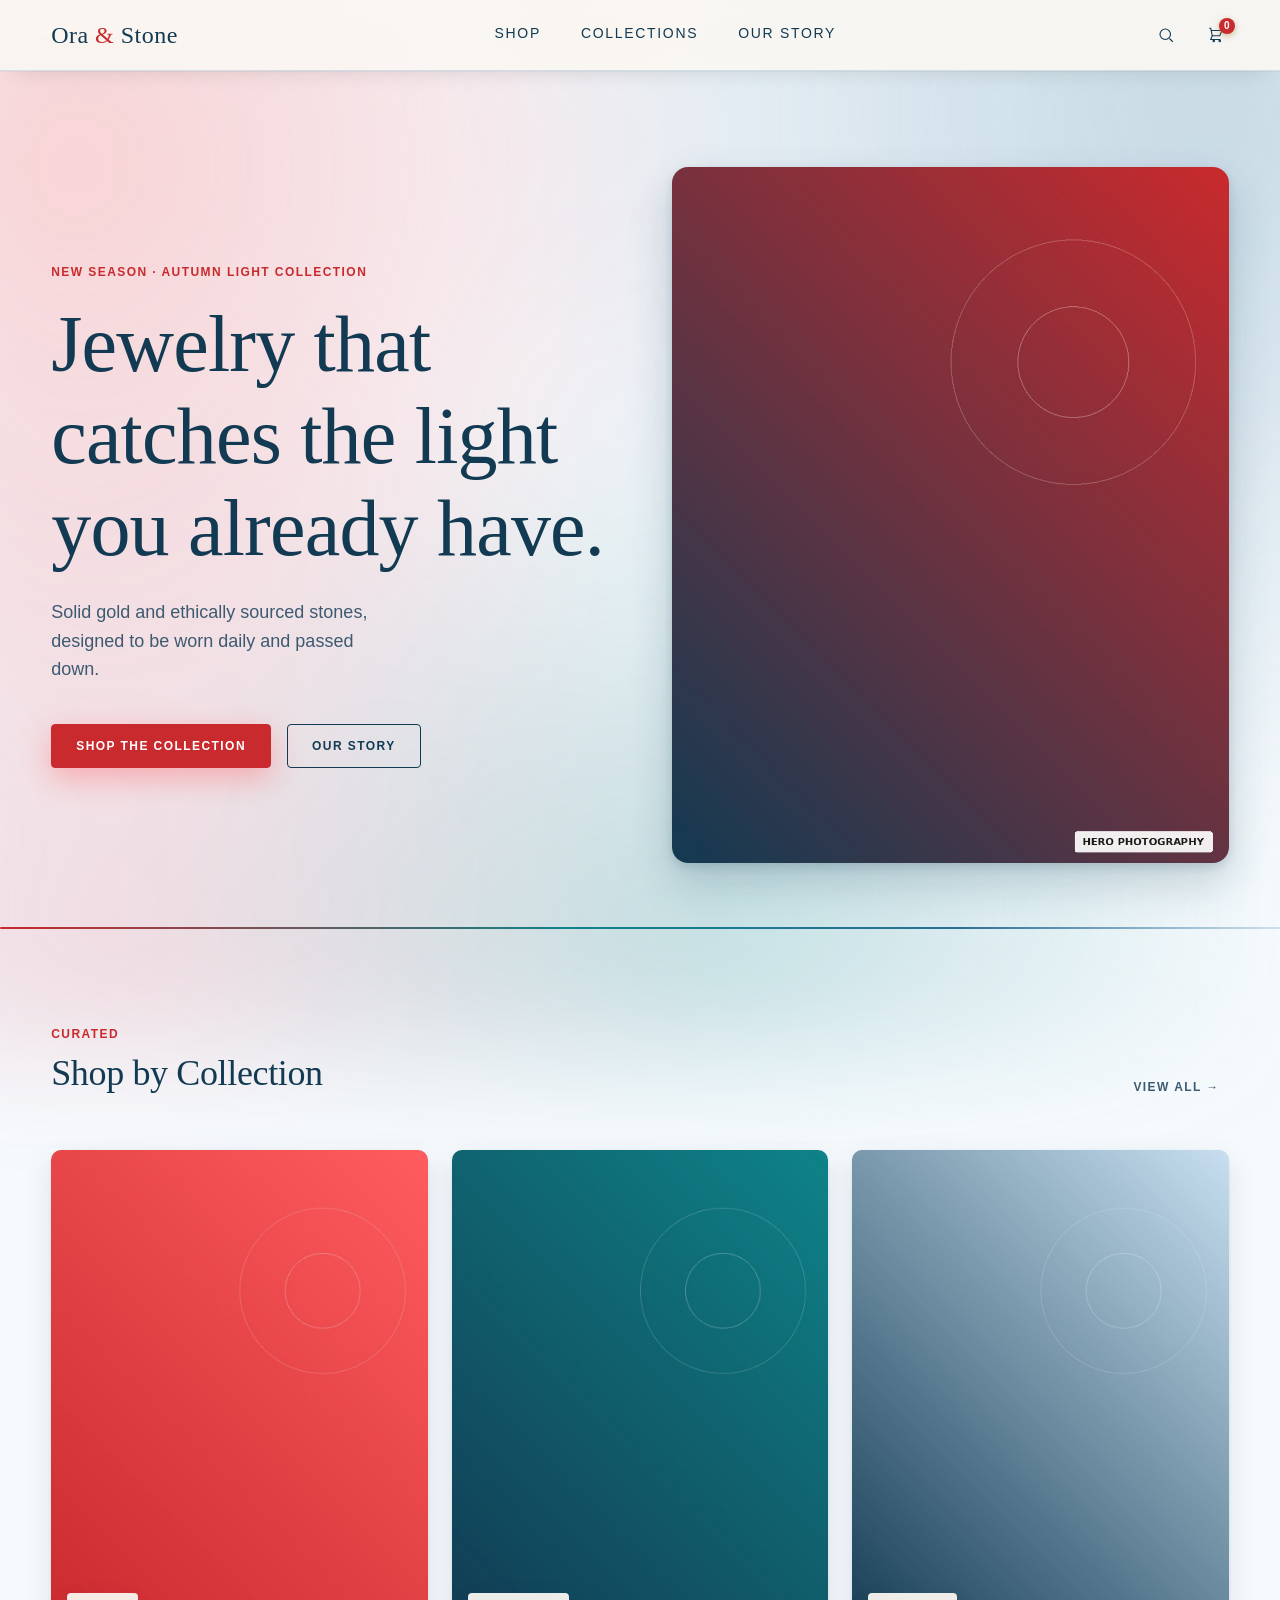
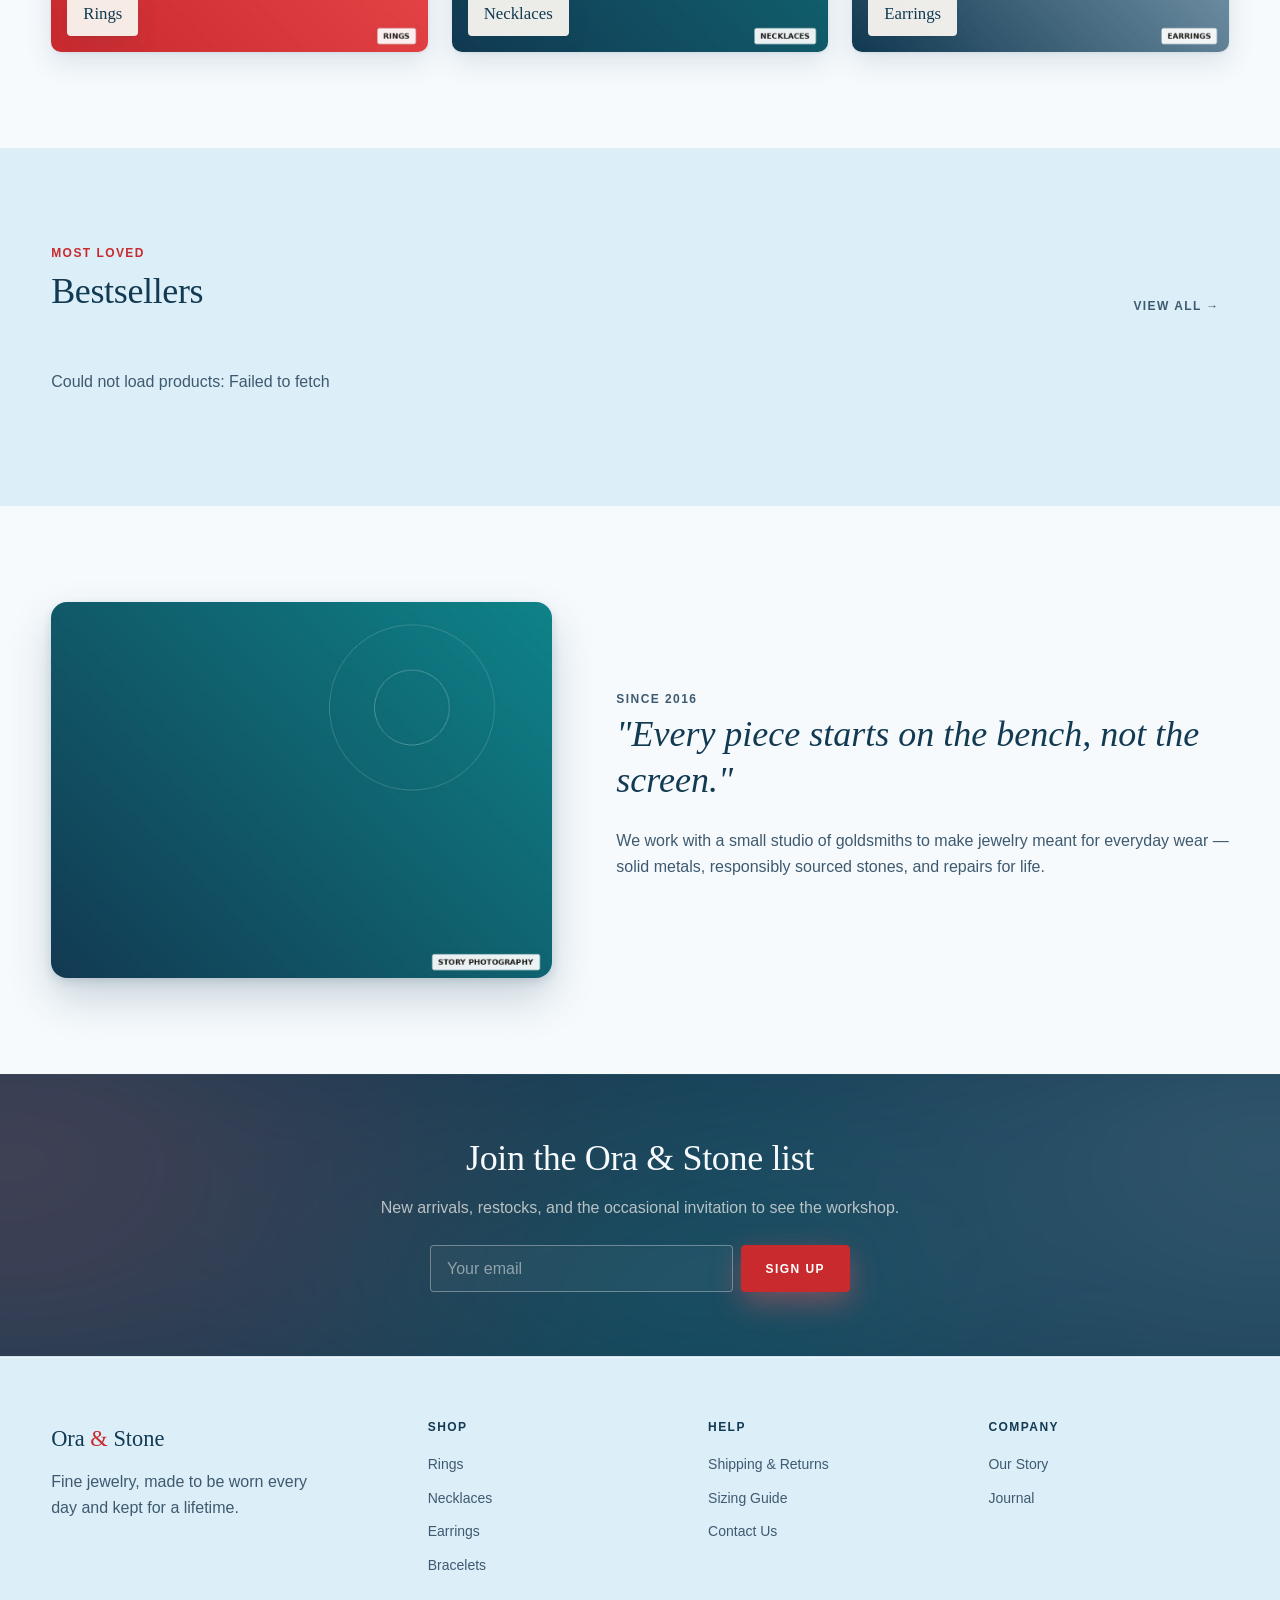
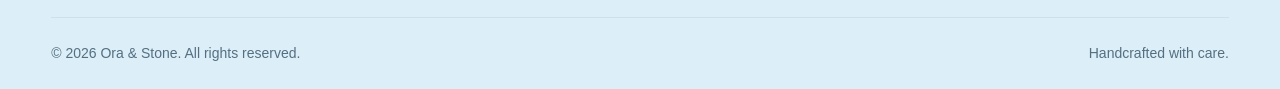
==== headless/index.html @ bbd642aa "Add headless HTML/CSS/JS frontend (Phase 1: shop, product, cart) New branch, independent of the PHP " ====
<!doctype html>
<html lang="en">
<head>
<meta charset="UTF-8">
<meta name="viewport" content="width=device-width, initial-scale=1">
<title>Ora &amp; Stone — Fine Jewelry</title>
<link rel="stylesheet" href="css/tokens.css">
<link rel="stylesheet" href="css/base.css">
<link rel="stylesheet" href="css/buttons.css">
<link rel="stylesheet" href="css/navbar.css">
<link rel="stylesheet" href="css/mobile-nav.css">
<link rel="stylesheet" href="css/hero.css">
<link rel="stylesheet" href="css/footer.css">
<link rel="stylesheet" href="css/woocommerce.css">
</head>
<body class="woocommerce woocommerce-page">

<a class="skip-link" href="#main-content">Skip to content</a>

<header class="site-header">
  <div class="container navbar">
    <a href="index.html" class="navbar__logo">Ora <span>&amp;</span> Stone</a>

    <nav class="navbar__menu" aria-label="Primary">
      <a href="shop.html">Shop</a>
      <a href="index.html#collections">Collections</a>
      <a href="index.html#story">Our Story</a>
    </nav>

    <div class="navbar__actions">
      <button class="navbar__icon-btn" aria-label="Search">
        <svg width="18" height="18" viewBox="0 0 24 24" fill="none" stroke="currentColor" stroke-width="1.5"><circle cx="11" cy="11" r="7"/><path d="M21 21l-4.35-4.35"/></svg>
      </button>
      <a class="navbar__icon-btn" href="cart.html" aria-label="Cart">
        <svg width="18" height="18" viewBox="0 0 24 24" fill="none" stroke="currentColor" stroke-width="1.5"><path d="M3 3h2l.4 2M7 13h10l3-7H5.4M7 13L5.4 5M7 13l-2 5h13"/><circle cx="9" cy="20" r="1"/><circle cx="17" cy="20" r="1"/></svg>
        <span class="navbar__badge" data-cart-badge hidden>0</span>
      </a>
      <button class="navbar__toggle" aria-label="Open menu" aria-expanded="false">
        <svg width="22" height="22" viewBox="0 0 24 24" fill="none" stroke="currentColor" stroke-width="1.5"><path d="M3 6h18M3 12h18M3 18h18"/></svg>
      </button>
    </div>
  </div>
</header>

<main id="main-content">

  <section class="container hero">
    <div class="hero__copy">
      <span class="label">New Season · Autumn Light Collection</span>
      <h1 class="hero__title">Jewelry that catches the light you already have.</h1>
      <p class="hero__sub">Solid gold and ethically sourced stones, designed to be worn daily and passed down.</p>
      <div class="hero__actions">
        <a href="shop.html" class="btn btn--coral">Shop the Collection</a>
        <a href="index.html#story" class="btn btn--outline">Our Story</a>
      </div>
    </div>
    <div class="hero__media loupe">
      <img src="assets/hero-placeholder.jpg" alt="Model wearing a gold ring and layered necklaces">
    </div>
  </section>

  <hr class="hr-gold container">

  <section class="section container" id="collections">
    <div class="section__head">
      <div>
        <span class="label">Curated</span>
        <h2>Shop by Collection</h2>
      </div>
      <a href="shop.html" class="btn btn--ghost">View All →</a>
    </div>
    <div class="collections">
      <a class="collection-card" href="shop.html?category=rings">
        <img src="assets/collection-rings.jpg" alt="Rings collection">
        <span class="collection-card__label">Rings</span>
      </a>
      <a class="collection-card" href="shop.html?category=necklaces">
        <img src="assets/collection-necklaces.jpg" alt="Necklaces collection">
        <span class="collection-card__label">Necklaces</span>
      </a>
      <a class="collection-card" href="shop.html?category=earrings">
        <img src="assets/collection-earrings.jpg" alt="Earrings collection">
        <span class="collection-card__label">Earrings</span>
      </a>
    </div>
  </section>

  <section class="section section--alt">
    <div class="container">
      <div class="section__head">
        <div>
          <span class="label">Most Loved</span>
          <h2>Bestsellers</h2>
        </div>
        <a href="shop.html" class="btn btn--ghost">View All →</a>
      </div>

      <ul class="products" data-bestsellers>
        <li data-loading>Loading products…</li>
      </ul>
    </div>
  </section>

  <section class="section container" id="story">
    <div class="story-teaser">
      <div class="story-teaser__media loupe">
        <img src="assets/story-placeholder.jpg" alt="Jeweler at work on a gold setting">
      </div>
      <div class="story-teaser__copy">
        <span class="label">Since 2016</span>
        <blockquote>"Every piece starts on the bench, not the screen."</blockquote>
        <p>We work with a small studio of goldsmiths to make jewelry meant for everyday wear — solid metals, responsibly sourced stones, and repairs for life.</p>
      </div>
    </div>
  </section>

  <section class="newsletter">
    <div class="container-narrow">
      <h2>Join the Ora &amp; Stone list</h2>
      <p>New arrivals, restocks, and the occasional invitation to see the workshop.</p>
      <form class="newsletter-form" method="post" action="#" onsubmit="return false;">
        <label class="visually-hidden" for="newsletter-email">Email address</label>
        <input type="email" id="newsletter-email" name="email" placeholder="Your email" required>
        <button type="submit" class="btn btn--coral">Sign Up</button>
      </form>
    </div>
  </section>

</main>

<footer class="site-footer">
  <div class="container">
    <div class="footer-grid">
      <div class="footer-brand">
        <div class="footer-brand__logo">Ora <span>&amp;</span> Stone</div>
        <p>Fine jewelry, made to be worn every day and kept for a lifetime.</p>
      </div>
      <div class="footer-col">
        <h4>Shop</h4>
        <ul>
          <li><a href="shop.html?category=rings">Rings</a></li>
          <li><a href="shop.html?category=necklaces">Necklaces</a></li>
          <li><a href="shop.html?category=earrings">Earrings</a></li>
          <li><a href="shop.html?category=bracelets">Bracelets</a></li>
        </ul>
      </div>
      <div class="footer-col">
        <h4>Help</h4>
        <ul>
          <li><a href="#">Shipping &amp; Returns</a></li>
          <li><a href="#">Sizing Guide</a></li>
          <li><a href="#">Contact Us</a></li>
        </ul>
      </div>
      <div class="footer-col">
        <h4>Company</h4>
        <ul>
          <li><a href="index.html#story">Our Story</a></li>
          <li><a href="#">Journal</a></li>
        </ul>
      </div>
    </div>
    <div class="footer-bottom">
      <span>&copy; <span data-year></span> Ora &amp; Stone. All rights reserved.</span>
      <span>Handcrafted with care.</span>
    </div>
  </div>
</footer>

<script src="js/config.js"></script>
<script src="js/store-api.js"></script>
<script src="js/render-utils.js"></script>
<script src="js/loupe.js"></script>
<script src="js/mobile-nav.js"></script>
<script src="js/cart-badge.js"></script>
<script src="js/home.js"></script>
</body>
</html>
---- headless/css/tokens.css ----
/* =========================================================
   ORA & STONE — DESIGN TOKENS
   Palette locked to the client-supplied swatch: navy, teal,
   pale blue, coral, red. Cool, saturated, high-contrast.
   ========================================================= */

:root {
  /* ---- Color: surfaces ---- */
  --color-bg:            #F6FAFD;   /* near-white, cool undertone */
  --color-bg-alt:        #DCEEF8;   /* light tint of the palette's pale blue */
  --color-surface:       #FFFFFF;

  /* ---- Color: ink (the palette's navy) ---- */
  --color-ink:           #123A52;   /* navy — replaces warm near-black */
  --color-ink-soft:      #3E5A70;
  --color-ink-faint:     #547080;   /* darkened from the raw swatch tint — #7996A8 read 2.97:1 on bg, fails AA */

  /* ---- Color: signature pairing — coral (primary) + teal (secondary) ----
     --color-coral is deliberately darker than the raw swatch coral: the
     literal #FF5C5F only clears 3:1 (fine for a button fill's own border,
     not for the white text sitting on it, and not for text set in coral).
     Dark enough to also clear 4.5:1 on --color-bg-alt, where prices sit
     inside .section--alt blocks. #FF5C5F survives as --color-coral-light
     for large decorative surfaces (gradient highlights, hover glows,
     dark-background focus rings) where text contrast isn't in play. */
  --color-coral:         #C92A2D;   /* primary accent — CTAs, prices, focus (5.5:1 on white) */
  --color-coral-light:   #FF5C5F;   /* decorative only — do not set text in this */
  --color-coral-dim:     #FFE2E2;
  --color-teal:          #0E8388;   /* secondary accent — 4.5:1 on white */
  --color-teal-light:    #14A8AE;

  /* ---- Color: remaining palette swatches ---- */
  --color-pale-blue:     #C7DFF0;   /* literal 3rd swatch — light accent / tint fills, not text */
  --color-blue:          #2C6E96;   /* mid blue, between navy and pale blue — 5.6:1 on white */
  --color-blue-light:    #5A96BC;
  --color-red:           #C81F35;   /* sale, urgency, error — 5.7:1 on white */
  --color-red-light:     #E14A5C;

  /* ---- Color: structure ---- */
  --color-border:        #CDE0EC;   /* decorative dividers only — no contrast requirement */
  --color-border-strong: #5F91B0;   /* functional input/button borders — 3.4:1 on white, meets WCAG 1.4.11 */
  --color-focus:         var(--color-coral);

  /* ---- Color: state ---- */
  --color-error:         #C81F35;
  --color-success:       #0E8388;

  /* ---- Typography ---- */
  --font-display: "Fraunces", "Iowan Old Style", Georgia, serif;
  --font-body:    "Work Sans", -apple-system, BlinkMacSystemFont, sans-serif;
  --font-utility: "Work Sans", sans-serif;

  /* Fraunces optical-size / softness axes, used only at hero scale */
  --font-display-hero-settings: "opsz" 72, "SOFT" 40, "WONK" 0;
  --font-display-settings:      "opsz" 24, "SOFT" 20, "WONK" 0;

  /* ---- Type scale ---- */
  --text-hero:   clamp(2.75rem, 5vw + 1rem, 5.5rem);
  --text-h1:     clamp(2.25rem, 3vw + 1rem, 3.25rem);
  --text-h2:     clamp(1.75rem, 2vw + 1rem, 2.25rem);
  --text-h3:     1.375rem;
  --text-body-lg:1.125rem;
  --text-body:   1rem;
  --text-small:  0.875rem;
  --text-label:  0.75rem;

  /* ---- Utility label styling (eyebrows, filters, prices) ---- */
  --label-tracking: 0.12em;

  /* ---- Spacing scale ---- */
  --space-3xs: 0.25rem;
  --space-2xs: 0.5rem;
  --space-xs:  0.75rem;
  --space-sm:  1rem;
  --space-md:  1.5rem;
  --space-lg:  2.5rem;
  --space-xl:  4rem;
  --space-2xl: 6rem;
  --space-3xl: 9rem;

  /* ---- Layout ---- */
  --content-max: 80rem;      /* 1280px */
  --content-narrow: 47.5rem; /* 760px */
  --gutter: clamp(1.25rem, 4vw, 4rem);

  /* ---- Radius ---- */
  --radius-sm: 0.25rem;  /* 4px */
  --radius-md: 0.625rem; /* 10px */
  --radius-lg: 1rem;     /* 16px */

  /* ---- Motion ---- */
  --ease-standard: cubic-bezier(0.4, 0, 0.2, 1);
  --duration-fast: 150ms;
  --duration-base: 300ms;
  --duration-slow: 600ms;

  /* ---- Elevation ----
     Navy-tinted shadows (ink at low opacity, not neutral grey) so depth
     reads as part of this palette rather than generic UI shadow. */
  --shadow-soft:      0 1px 2px rgba(18, 58, 82, 0.06), 0 8px 24px rgba(18, 58, 82, 0.08);
  --shadow-card:       0 1px 3px rgba(18, 58, 82, 0.08), 0 10px 28px rgba(18, 58, 82, 0.12);
  --shadow-card-hover: 0 4px 10px rgba(18, 58, 82, 0.14), 0 20px 44px rgba(18, 58, 82, 0.2);
  --shadow-coral:      0 10px 30px rgba(255, 92, 95, 0.4);
  --shadow-coral-hover:0 16px 40px rgba(255, 92, 95, 0.52);
  --shadow-teal:       0 10px 28px rgba(14, 131, 136, 0.35);
  --shadow-blue:       0 10px 28px rgba(44, 110, 150, 0.32);
  --shadow-red:        0 10px 28px rgba(200, 31, 53, 0.35);
  --shadow-vibrant:    0 12px 32px rgba(14, 131, 136, 0.26), 0 4px 14px rgba(255, 92, 95, 0.24);
  --shadow-inset-hairline: inset 0 0 0 1px rgba(18, 58, 82, 0.06);

  /* Palette surface gradients — foil/faceted feel, not flat fills */
  --gradient-coral: linear-gradient(135deg, var(--color-coral-light) 0%, var(--color-coral) 55%, #C93F42 100%);
  --gradient-teal:  linear-gradient(135deg, var(--color-teal-light) 0%, var(--color-teal) 65%, #095B5F 100%);
  --gradient-red:   linear-gradient(135deg, var(--color-red-light) 0%, var(--color-red) 60%, #8F1526 100%);
  --gradient-blue:  linear-gradient(135deg, var(--color-blue-light) 0%, var(--color-blue) 60%, var(--color-ink) 100%);

  /* Signature gradient — the swatch strip itself, left to right:
     navy -> teal -> pale blue -> coral -> red. Used deliberately, on
     CTAs, price emphasis, and section accents, not everywhere. */
  --gradient-vibrant: linear-gradient(100deg,
    var(--color-ink) 0%,
    var(--color-teal) 28%,
    var(--color-pale-blue) 50%,
    var(--color-coral) 74%,
    var(--color-red) 100%);

  /* Soft atmospheric wash — layered low-opacity blooms for gradient-mesh
     backgrounds behind hero/marketing sections (blurred via ::before). */
  --gradient-mesh:
    radial-gradient(circle at 12% 20%, rgba(255, 92, 95, 0.26), transparent 42%),
    radial-gradient(circle at 88% 15%, rgba(44, 110, 150, 0.24), transparent 46%),
    radial-gradient(circle at 55% 90%, rgba(14, 131, 136, 0.22), transparent 44%),
    radial-gradient(circle at 15% 90%, rgba(200, 31, 53, 0.14), transparent 40%);
  --gradient-mesh-dark:
    radial-gradient(circle at 15% 25%, rgba(255, 92, 95, 0.22), transparent 45%),
    radial-gradient(circle at 85% 20%, rgba(199, 223, 240, 0.18), transparent 48%),
    radial-gradient(circle at 50% 95%, rgba(14, 131, 136, 0.28), transparent 45%);
}

@media (prefers-reduced-motion: reduce) {
  :root {
    --duration-fast: 0ms;
    --duration-base: 0ms;
    --duration-slow: 0ms;
  }
}
---- headless/css/base.css ----
/* =========================================================
   ORA & STONE — BASE / RESET / TYPOGRAPHY
   ========================================================= */

*, *::before, *::after { box-sizing: border-box; }

html { scroll-behavior: smooth; }
@media (prefers-reduced-motion: reduce) {
  html { scroll-behavior: auto; }
}

body {
  margin: 0;
  background: var(--color-bg);
  color: var(--color-ink);
  font-family: var(--font-body);
  font-size: var(--text-body);
  line-height: 1.6;
  -webkit-font-smoothing: antialiased;
}

img, svg, video { display: block; max-width: 100%; }

a {
  color: inherit;
  text-decoration: none;
}

ul, ol { margin: 0; padding: 0; list-style: none; }

button, input, select, textarea {
  font-family: inherit;
  font-size: inherit;
  color: inherit;
}

/* ---- Focus states (always visible, never suppressed) ---- */
:focus-visible {
  outline: 2px solid var(--color-focus);
  outline-offset: 3px;
}

/* ---- Headings ---- */
h1, h2, h3, h4 {
  font-family: var(--font-display);
  font-weight: 500;
  line-height: 1.15;
  margin: 0 0 var(--space-sm);
  letter-spacing: -0.01em;
  color: var(--color-ink);
}

h1 { font-size: var(--text-h1); }
h2 { font-size: var(--text-h2); }
h3 { font-size: var(--text-h3); font-weight: 600; }

p { margin: 0 0 var(--space-sm); color: var(--color-ink-soft); }

/* ---- Utility label: eyebrows, filters, prices, badges ---- */
.label {
  font-family: var(--font-utility);
  font-size: var(--text-label);
  text-transform: uppercase;
  letter-spacing: var(--label-tracking);
  font-weight: 600;
  color: var(--color-ink-soft);
}

/* ---- Divider — a thin band of the signature gradient, not a plain hairline ---- */
.hr-gold {
  border: none;
  height: 2px;
  background: linear-gradient(90deg, var(--color-coral) 0%, var(--color-teal) 45%, var(--color-blue) 75%, var(--color-border) 100%);
  border-radius: 2px;
  width: 100%;
  margin: 0;
}

/* ---- Layout helpers ---- */
.container {
  max-width: var(--content-max);
  margin-inline: auto;
  padding-inline: var(--gutter);
}

.container-narrow {
  max-width: var(--content-narrow);
  margin-inline: auto;
  padding-inline: var(--gutter);
}

.visually-hidden {
  position: absolute;
  width: 1px; height: 1px;
  overflow: hidden;
  clip: rect(0 0 0 0);
  white-space: nowrap;
}

.skip-link {
  position: absolute;
  left: -9999px;
  top: 0;
  background: var(--color-ink);
  color: var(--color-bg);
  padding: var(--space-xs) var(--space-sm);
  z-index: 1000;
}
.skip-link:focus {
  left: var(--space-sm);
  top: var(--space-sm);
}
---- headless/css/buttons.css ----
/* =========================================================
   ORA & STONE — BUTTONS
   ========================================================= */

.btn {
  display: inline-flex;
  align-items: center;
  justify-content: center;
  gap: var(--space-2xs);
  font-family: var(--font-utility);
  font-size: var(--text-label);
  text-transform: uppercase;
  letter-spacing: var(--label-tracking);
  font-weight: 600;
  padding: 0.95em 2em;
  border-radius: var(--radius-sm);
  border: 1px solid transparent;
  cursor: pointer;
  transition: background var(--duration-fast) var(--ease-standard),
              color var(--duration-fast) var(--ease-standard),
              border-color var(--duration-fast) var(--ease-standard),
              box-shadow var(--duration-fast) var(--ease-standard),
              transform var(--duration-fast) var(--ease-standard);
  white-space: nowrap;
}
.btn:active { transform: translateY(1px); }

.btn--primary {
  background: var(--color-ink);
  color: var(--color-bg);
  border-color: var(--color-ink);
  box-shadow: var(--shadow-card);
}
.btn--primary:hover {
  background: var(--color-teal);
  border-color: var(--color-teal);
  box-shadow: var(--shadow-card-hover);
  transform: translateY(-1px);
}

/* Solid fills, not gradients — a gradient behind small button/badge
   text dips too light in places for the white label to stay readable
   (verified against WCAG contrast, not just by eye). Gradients stay on
   backgrounds (hero/newsletter mesh, dividers) where no text sits
   directly on top. */
.btn--coral {
  background: var(--color-coral);
  color: var(--color-surface);
  border-color: var(--color-coral);
  box-shadow: var(--shadow-coral);
}
.btn--coral:hover {
  background: #C02832;
  border-color: #C02832;
  box-shadow: var(--shadow-coral-hover);
  transform: translateY(-1px);
}

.btn--outline {
  background: transparent;
  color: var(--color-ink);
  border-color: var(--color-ink);
}
.btn--outline:hover {
  background: var(--color-ink);
  color: var(--color-bg);
  box-shadow: var(--shadow-card);
  transform: translateY(-1px);
}

.btn--ghost {
  background: transparent;
  color: var(--color-ink-soft);
  border-color: transparent;
  padding-inline: var(--space-2xs);
}
.btn--ghost:hover { color: var(--color-ink); }

.btn--full { width: 100%; }

.btn:disabled {
  opacity: 0.45;
  cursor: not-allowed;
}
---- headless/css/navbar.css ----
/* =========================================================
   ORA & STONE — NAVBAR
   ========================================================= */

.site-header {
  position: sticky;
  top: 0;
  z-index: 100;
  background: rgba(250, 247, 242, 0.92);
  backdrop-filter: blur(8px);
  border-bottom: 1px solid var(--color-border);
  box-shadow: 0 1px 0 rgba(28,26,23,0.03), 0 12px 24px -16px rgba(28,26,23,0.18);
}

.navbar {
  display: flex;
  align-items: center;
  justify-content: space-between;
  padding-block: var(--space-sm);
  gap: var(--space-lg);
}

.navbar__logo {
  font-family: var(--font-display);
  font-size: 1.5rem;
  letter-spacing: 0.02em;
  font-weight: 500;
  color: var(--color-ink);
}
.navbar__logo span { color: var(--color-coral); }

.navbar__menu {
  display: flex;
  gap: var(--space-lg);
  font-family: var(--font-utility);
  font-size: var(--text-small);
  text-transform: uppercase;
  letter-spacing: var(--label-tracking);
}

.navbar__menu a {
  position: relative;
  padding-bottom: var(--space-3xs); /* 4px */
}
.navbar__menu a::after {
  content: "";
  position: absolute;
  left: 0; right: 100%;
  bottom: 0;
  height: 1px;
  background: var(--color-coral);
  transition: right var(--duration-base) var(--ease-standard);
}
.navbar__menu a:hover::after { right: 0; }

.navbar__actions {
  display: flex;
  align-items: center;
  gap: var(--space-md);
}

.navbar__icon-btn {
  position: relative;
  display: inline-flex;
  background: none;
  border: none;
  cursor: pointer;
  color: var(--color-ink);
  padding: var(--space-3xs);
}
.navbar__icon-btn:hover { color: var(--color-coral); }

.navbar__badge {
  position: absolute;
  top: -0.25rem; right: -0.375rem; /* -4px -6px */
  background: var(--color-coral);
  color: var(--color-surface);
  font-size: 0.625rem; /* 10px */
  font-weight: 700;
  line-height: 1;
  border-radius: 50%;
  width: 1rem; height: 1rem; /* 16px */
  display: flex; align-items: center; justify-content: center;
  box-shadow: 0 2px 6px rgba(168,130,60,0.5);
}

.navbar__toggle {
  display: none;
  background: none;
  border: none;
  cursor: pointer;
}

@media (max-width: 53.75em) {
  .navbar__menu { display: none; }
  .navbar__toggle { display: inline-flex; }
}
---- headless/css/mobile-nav.css ----
/* =========================================================
   ORA & STONE — MOBILE NAV
   Companion to navbar.css's existing .navbar__toggle/.navbar__menu
   breakpoint; adds the open-state panel styling and toggle icon state
   without touching navbar.css itself.
   ========================================================= */

@media (max-width: 53.75em) {
  .site-header { position: sticky; }

  .navbar__menu.is-open {
    display: flex;
    position: absolute;
    top: 100%;
    left: 0;
    right: 0;
    flex-direction: column;
    align-items: flex-start;
    gap: var(--space-md);
    background: var(--color-bg);
    border-bottom: 1px solid var(--color-border);
    padding: var(--space-md) var(--gutter) var(--space-lg);
    box-shadow: var(--shadow-card-hover);
  }
}

.navbar__toggle.is-open { color: var(--color-coral); }

.navbar__menu.is-open { animation: oraandstone-menu-in var(--duration-fast) var(--ease-standard); }
@keyframes oraandstone-menu-in {
  from { opacity: 0; transform: translateY(-4px); }
  to { opacity: 1; transform: translateY(0); }
}
---- headless/css/hero.css ----
/* =========================================================
   ORA & STONE — HERO + SECTIONS + SIGNATURE LOUPE INTERACTION
   ========================================================= */

/* ---- Hero: asymmetric, editorial ---- */
.hero {
  position: relative;
  display: grid;
  grid-template-columns: 1fr 1fr;
  align-items: center;
  gap: var(--space-xl);
  padding-block: var(--space-2xl) var(--space-xl);
}
/* Atmospheric gradient-mesh wash — coral/blue/teal blooms behind
   the hero copy+media, blurred so it reads as color in the air, not a
   shape. Sits behind everything, never touches text contrast. */
.hero::before {
  content: "";
  position: absolute;
  inset: -15% -8%;
  background: var(--gradient-mesh);
  filter: blur(60px);
  z-index: -1;
  pointer-events: none;
}

.hero__copy .label {
  color: var(--color-coral);
  margin-bottom: var(--space-sm);
  display: block;
}

.hero__title {
  font-size: var(--text-hero);
  font-variation-settings: var(--font-display-hero-settings);
  margin-bottom: var(--space-md);
}

.hero__sub {
  font-size: var(--text-body-lg);
  max-width: 34ch;
  margin-bottom: var(--space-lg);
}

.hero__actions { display: flex; gap: var(--space-sm); }

.hero__media {
  position: relative;
  aspect-ratio: 4 / 5;
  overflow: hidden;
  background: var(--color-bg-alt);
  border-radius: var(--radius-lg);
  box-shadow: var(--shadow-card-hover);
}
.hero__media img { width: 100%; height: 100%; object-fit: cover; }

@media (max-width: 53.75em) {
  .hero { grid-template-columns: 1fr; padding-block: var(--space-xl) var(--space-lg); }
  .hero__media { order: -1; }
}

/* ---- Section scaffolding ---- */
.section { padding-block: var(--space-2xl); }
.section--alt { background: var(--color-bg-alt); }
.section__head {
  display: flex;
  align-items: flex-end;
  justify-content: space-between;
  margin-bottom: var(--space-lg);
  gap: var(--space-md);
}
.section__head .label { color: var(--color-coral); display: block; margin-bottom: var(--space-2xs); }

/* ---- Collections grid ---- */
.collections {
  display: grid;
  grid-template-columns: repeat(3, 1fr);
  gap: var(--space-md);
}
.collection-card {
  position: relative;
  aspect-ratio: 3 / 4;
  overflow: hidden;
  background: var(--color-bg-alt);
  border-radius: var(--radius-md);
  box-shadow: var(--shadow-card);
  transition: box-shadow var(--duration-base) var(--ease-standard);
}
.collection-card:hover { box-shadow: var(--shadow-card-hover); }
.collection-card img {
  width: 100%; height: 100%; object-fit: cover;
  transition: transform var(--duration-slow) var(--ease-standard);
}
.collection-card:hover img { transform: scale(1.04); }
.collection-card__label {
  position: absolute;
  left: var(--space-sm); bottom: var(--space-sm);
  background: rgba(250, 247, 242, 0.94);
  padding: var(--space-2xs) var(--space-sm);
  font-family: var(--font-display);
  font-size: 1.05rem;
  border-radius: var(--radius-sm);
  box-shadow: var(--shadow-soft);
}

@media (max-width: 53.75em) {
  .collections { grid-template-columns: 1fr 1fr; }
}
@media (max-width: 35em) {
  .collections { grid-template-columns: 1fr; }
}

/* ---- Product grid + card ---- */
.product-grid {
  display: grid;
  grid-template-columns: repeat(4, 1fr);
  gap: var(--space-lg) var(--space-md);
}
@media (max-width: 64em) { .product-grid { grid-template-columns: repeat(3, 1fr); } }
@media (max-width: 43.75em)  { .product-grid { grid-template-columns: repeat(2, 1fr); gap: var(--space-md) var(--space-sm); } }

.product-card { transition: transform var(--duration-base) var(--ease-standard); }
.product-card:hover { transform: translateY(-3px); }

.product-card__media {
  position: relative;
  aspect-ratio: 1 / 1;
  overflow: hidden;
  background: var(--color-bg-alt);
  margin-bottom: var(--space-sm);
  cursor: zoom-in;
  border-radius: var(--radius-md);
  box-shadow: var(--shadow-card);
  transition: box-shadow var(--duration-base) var(--ease-standard);
}
.product-card:hover .product-card__media { box-shadow: var(--shadow-card-hover); }
.product-card__media img { width: 100%; height: 100%; object-fit: cover; }

.product-card__badge {
  position: absolute;
  top: var(--space-sm); left: var(--space-sm);
  z-index: 2;
}
.badge {
  display: inline-block;
  font-family: var(--font-utility);
  font-size: 0.625rem; /* 10px */
  text-transform: uppercase;
  letter-spacing: var(--label-tracking);
  font-weight: 700;
  padding: 0.3125rem 0.5625rem; /* 5px 9px */
  background: var(--color-surface);
  color: var(--color-ink);
  border-radius: var(--radius-sm);
  box-shadow: var(--shadow-soft);
}
.badge--coral { background: var(--color-coral); color: var(--color-surface); }
.badge--sale { background: var(--color-red); color: var(--color-surface); box-shadow: var(--shadow-red); }
.badge--new  { background: var(--color-blue); color: var(--color-surface); box-shadow: var(--shadow-blue); }
.badge--sold { background: var(--color-ink-faint); color: var(--color-surface); }

.product-card__name {
  font-family: var(--font-body);
  font-size: var(--text-body);
  margin-bottom: var(--space-3xs);
}
.product-card__price {
  font-family: var(--font-utility);
  font-size: var(--text-small);
  letter-spacing: 0.04em;
  font-weight: 700;
  color: var(--color-coral);
}

/* ---- Signature interaction: jeweler's loupe zoom ----
   A small circular magnifier follows the cursor over product imagery,
   echoing how a jeweler inspects a stone. JS toggles --loupe-active
   and positions --loupe-x / --loupe-y (see js/loupe.js). */
.loupe {
  position: relative;
  overflow: hidden;
}
.loupe__glass {
  position: absolute;
  width: 8.75rem; /* 140px */
  height: 8.75rem; /* 140px */
  border-radius: 50%;
  border: 3px solid var(--color-coral-light);
  box-shadow: 0 10px 30px rgba(28,26,23,0.35), 0 2px 6px rgba(28,26,23,0.2), inset 0 0 0 6px rgba(250,247,242,0.4);
  pointer-events: none;
  opacity: 0;
  transform: translate(-50%, -50%);
  left: var(--loupe-x, 50%);
  top: var(--loupe-y, 50%);
  background-image: var(--loupe-bg-image);
  background-repeat: no-repeat;
  background-size: var(--loupe-bg-size, 200%);
  background-position: var(--loupe-bg-pos, center);
  transition: opacity var(--duration-fast) var(--ease-standard);
  z-index: 3;
}
.loupe:hover .loupe__glass,
.loupe.is-active .loupe__glass { opacity: 1; }

@media (hover: none) {
  .loupe__glass { display: none; } /* skip on touch devices */
}

/* ---- Brand story teaser ---- */
.story-teaser {
  display: grid;
  grid-template-columns: 0.9fr 1.1fr;
  gap: var(--space-xl);
  align-items: center;
}
.story-teaser__media {
  aspect-ratio: 4/3;
  overflow: hidden;
  background: var(--color-bg-alt);
  border-radius: var(--radius-lg);
  box-shadow: var(--shadow-card-hover);
}
.story-teaser__media img { width: 100%; height: 100%; object-fit: cover; }
.story-teaser__copy blockquote {
  font-family: var(--font-display);
  font-size: var(--text-h2);
  font-style: italic;
  line-height: 1.3;
  margin: 0 0 var(--space-md);
  color: var(--color-ink);
}
@media (max-width: 53.75em) {
  .story-teaser { grid-template-columns: 1fr; }
}

/* ---- Newsletter ---- */
.newsletter {
  position: relative;
  overflow: hidden;
  background: var(--color-ink);
  color: var(--color-bg);
  padding-block: var(--space-xl);
  text-align: center;
  box-shadow: inset 0 1px 0 rgba(255,255,255,0.04);
}
/* --color-focus is tuned for light backgrounds (4.5:1+ on white/ivory);
   against this navy section it drops to ~2.5:1, under the 3:1 WCAG
   1.4.11 floor for a focus indicator. Swap to the lighter coral tier,
   which still clears 3:1 here. */
.newsletter :focus-visible { outline-color: var(--color-coral-light); }
.newsletter::before {
  content: "";
  position: absolute;
  inset: -20%;
  background: var(--gradient-mesh-dark);
  filter: blur(70px);
  pointer-events: none;
}
.newsletter .container-narrow { position: relative; }
.newsletter h2 { color: var(--color-bg); }
.newsletter p { color: rgba(250,247,242,0.7); }
.newsletter-form {
  display: flex;
  gap: var(--space-2xs);
  max-width: 26.25rem; /* 420px */
  margin: var(--space-md) auto 0;
}
.newsletter-form input {
  flex: 1;
  background: rgba(255,255,255,0.04);
  border: 1px solid rgba(250,247,242,0.35);
  color: var(--color-bg);
  padding: 0.85em 1em;
  border-radius: var(--radius-sm);
  box-shadow: var(--shadow-inset-hairline);
}
.newsletter-form input::placeholder { color: rgba(250,247,242,0.5); }
---- headless/css/footer.css ----
/* =========================================================
   ORA & STONE — FOOTER
   ========================================================= */

.site-footer {
  border-top: 1px solid var(--color-border);
  background: var(--color-bg-alt);
  padding-block: var(--space-xl) var(--space-md);
  box-shadow: inset 0 1px 0 rgba(255,255,255,0.5), 0 -16px 32px -24px rgba(28,26,23,0.12);
}

.footer-grid {
  display: grid;
  grid-template-columns: 1.4fr 1fr 1fr 1fr;
  gap: var(--space-lg);
  padding-bottom: var(--space-lg);
}

.footer-brand__logo {
  font-family: var(--font-display);
  font-size: 1.4rem;
  margin-bottom: var(--space-xs);
}
.footer-brand__logo span { color: var(--color-coral); }
.footer-brand p { max-width: 32ch; }

.footer-col h4 {
  font-family: var(--font-utility);
  font-size: var(--text-label);
  text-transform: uppercase;
  letter-spacing: var(--label-tracking);
  font-weight: 600;
  margin-bottom: var(--space-sm);
  color: var(--color-ink);
}
.footer-col ul { display: flex; flex-direction: column; gap: var(--space-2xs); }
.footer-col a { color: var(--color-ink-soft); font-size: var(--text-small); }
.footer-col a:hover { color: var(--color-coral); }

.footer-bottom {
  display: flex;
  justify-content: space-between;
  align-items: center;
  padding-top: var(--space-md);
  border-top: 1px solid var(--color-border);
  font-size: var(--text-small);
  color: var(--color-ink-faint);
}

@media (max-width: 53.75em) {
  .footer-grid { grid-template-columns: 1fr 1fr; }
  .footer-bottom { flex-direction: column; gap: var(--space-xs); text-align: center; }
}
---- headless/css/woocommerce.css ----
/* =========================================================
   ORA & STONE — WOOCOMMERCE OVERRIDES
   Loaded only on shop / product / cart / checkout / account pages.
   Restyles default WooCommerce markup — does not alter its logic.
   ========================================================= */

.woocommerce-main { padding-block: var(--space-xl) var(--space-2xl); }

/* ---- Notices (info / success / error), used across shop, cart, checkout, account ---- */
.woocommerce-message,
.woocommerce-info,
.woocommerce-error,
.woocommerce-noreviews,
.woocommerce-form-login__notice,
.woocommerce-NoticeGroup ul {
  list-style: none;
  margin: 0 0 var(--space-md);
  padding: var(--space-sm) var(--space-md);
  border: 1px solid var(--color-border-strong);
  border-left: 3px solid var(--color-ink);
  background: var(--color-surface);
  font-family: var(--font-utility);
  font-size: var(--text-small);
  color: var(--color-ink);
  display: flex;
  align-items: center;
  justify-content: space-between;
  gap: var(--space-md);
  flex-wrap: wrap;
}
.woocommerce-message { border-left-color: var(--color-success); }
.woocommerce-error { border-left-color: var(--color-error); }
.woocommerce-error li { list-style: none; }
.woocommerce-message .button,
.woocommerce-error .button {
  order: 2;
  background: var(--color-ink);
  color: var(--color-bg);
  font-family: var(--font-utility);
  font-size: var(--text-label);
  text-transform: uppercase;
  letter-spacing: var(--label-tracking);
  padding: 0.6em 1.2em;
  border-radius: var(--radius-sm);
}
.woocommerce-message .button:hover,
.woocommerce-error .button:hover { background: var(--color-teal); }

/* ---- Shop archive ---- */
.woocommerce-products-header { margin-bottom: var(--space-lg); }
.woocommerce-result-count { font-family: var(--font-utility); font-size: var(--text-small); color: var(--color-ink-soft); margin: 0; }

/* Pill-shaped, uppercase-tracked — matches the label typography used
   for filter titles/badges elsewhere, instead of a generic boxed
   form-select that reads as unstyled next to the rest of the page. */
.woocommerce-ordering { position: relative; display: inline-flex; }
.woocommerce-ordering select {
  appearance: none;
  -webkit-appearance: none;
  -moz-appearance: none;
  outline: none; /* native <select> focus rings ignore appearance:none in some browsers — replaced by the box-shadow ring below */
  border: 1px solid var(--color-border);
  background: var(--color-surface);
  padding: 0.65em 2.3em 0.65em 1.3em;
  font-family: var(--font-utility);
  font-size: var(--text-label);
  text-transform: uppercase;
  letter-spacing: var(--label-tracking);
  font-weight: 600;
  color: var(--color-ink);
  border-radius: 999px;
  box-shadow: var(--shadow-card);
  cursor: pointer;
  transition: border-color var(--duration-fast) var(--ease-standard),
              color var(--duration-fast) var(--ease-standard),
              box-shadow var(--duration-fast) var(--ease-standard);
}
.woocommerce-ordering select:hover,
.woocommerce-ordering select:focus,
.woocommerce-ordering select:focus-visible {
  outline: none;
  border-color: var(--color-coral);
  color: var(--color-coral);
  box-shadow: var(--shadow-card-hover), 0 0 0 3px rgba(201, 42, 45, 0.15);
}
.woocommerce-ordering::after {
  content: "";
  position: absolute;
  right: 1.25em;
  top: 50%;
  width: 0.375rem; /* 6px */
  height: 0.375rem; /* 6px */
  border-right: 2px solid var(--color-ink);
  border-bottom: 2px solid var(--color-ink);
  transform: translateY(-65%) rotate(45deg);
  pointer-events: none;
  transition: border-color var(--duration-fast) var(--ease-standard);
}
.woocommerce-ordering:hover::after,
.woocommerce-ordering:focus-within::after { border-color: var(--color-coral); }

ul.products {
  display: grid !important;
  grid-template-columns: repeat(3, 1fr);
  gap: var(--space-lg) var(--space-md);
  list-style: none;
  margin: 0;
  padding: 0;
}
@media (max-width: 43.75em)  { ul.products { grid-template-columns: repeat(2, 1fr) !important; gap: var(--space-md) var(--space-sm); } }
@media (max-width: 30em)  { ul.products { grid-template-columns: 1fr !important; } }

ul.products li.product { list-style: none; }

/* Quick add-to-cart button rendered by woocommerce_template_loop_add_to_cart() */
ul.products li.product a.button,
ul.products li.product .add_to_cart_button {
  display: block;
  width: 100%;
  text-align: center;
  font-family: var(--font-utility);
  font-size: var(--text-label);
  text-transform: uppercase;
  letter-spacing: var(--label-tracking);
  font-weight: 600;
  background: transparent;
  color: var(--color-ink);
  border: 1px solid var(--color-ink);
  padding: 0.7em 1.2em;
  border-radius: var(--radius-sm);
  margin-top: var(--space-xs);
  transition: background var(--duration-fast) var(--ease-standard), color var(--duration-fast) var(--ease-standard);
}
ul.products li.product a.button:hover,
ul.products li.product .add_to_cart_button:hover { background: var(--color-ink); color: var(--color-bg); box-shadow: var(--shadow-card); }
ul.products li.product a.added_to_cart {
  display: block;
  margin-top: var(--space-2xs);
  font-size: var(--text-small);
  color: var(--color-teal);
  text-align: center;
}

/* Stack sale/sold badges */
.product-card__badge { display: flex; flex-direction: column; gap: var(--space-3xs); }

/* ---- Shop layout: filter sidebar + results ---- */
.shop-layout {
  display: grid;
  grid-template-columns: 16.25rem 1fr; /* 260px */
  gap: var(--space-xl);
  align-items: start;
}
@media (max-width: 53.75em) {
  .shop-layout { grid-template-columns: 1fr; gap: var(--space-lg); }
}

.shop-toolbar {
  display: flex;
  align-items: center;
  justify-content: space-between;
  gap: var(--space-md);
  padding-bottom: var(--space-sm);
  margin-bottom: var(--space-md);
  border-bottom: 1px solid var(--color-border);
  flex-wrap: wrap;
}

/* ---- Filters sidebar ---- */
.shop-filters {
  border: 1px solid var(--color-border);
  padding: var(--space-md);
  border-radius: var(--radius-md);
  background: var(--color-surface);
  box-shadow: var(--shadow-card);
}
.shop-filters__summary {
  cursor: pointer;
  list-style: none;
  display: flex;
  align-items: center;
  justify-content: space-between;
  color: var(--color-ink);
}
.shop-filters__summary::-webkit-details-marker { display: none; }
.shop-filters__summary::after {
  content: "";
  width: 0.5rem; height: 0.5rem; /* 8px */
  border-right: 1px solid var(--color-ink);
  border-bottom: 1px solid var(--color-ink);
  transform: rotate(45deg);
  transition: transform var(--duration-fast) var(--ease-standard);
}
.shop-filters[open] .shop-filters__summary::after { transform: rotate(-135deg); }
.shop-filters__body { margin-top: var(--space-md); }

.shop-filters__clear {
  display: inline-block;
  font-family: var(--font-utility);
  font-size: var(--text-small);
  color: var(--color-coral);
  margin-bottom: var(--space-sm);
}
.shop-filters__clear:hover { color: var(--color-coral-light); text-decoration: underline; }

.shop-filters__group { margin-bottom: var(--space-md); }
.shop-filters__group:last-child { margin-bottom: 0; }
.shop-filters__group-title { color: var(--color-ink); margin-bottom: var(--space-2xs); }

.widget ul li { border-bottom: 1px solid var(--color-border); padding-block: var(--space-2xs); }
.widget ul li:last-child { border-bottom: none; }
.widget ul li a { color: var(--color-ink-soft); font-size: var(--text-small); }
.widget ul li a:hover { color: var(--color-coral); }
.widget ul li.chosen a { color: var(--color-coral); font-weight: 600; }
.widget ul li .count { color: var(--color-ink-faint); font-size: var(--text-label); }

/* Price filter widget (WooCommerce core JS/markup, restyled to tokens) */
.widget_price_filter .price_slider { margin-bottom: var(--space-md); }
.widget_price_filter .price_slider_amount { display: flex; align-items: center; justify-content: space-between; font-size: var(--text-small); }
.widget_price_filter .price_slider_amount .button {
  background: var(--color-ink);
  color: var(--color-bg);
  border-radius: var(--radius-sm);
  font-family: var(--font-utility);
  font-size: var(--text-label);
  text-transform: uppercase;
  letter-spacing: var(--label-tracking);
  padding: 0.5em 1em;
}
.widget_price_filter .price_slider_amount .button:hover { background: var(--color-teal); }
.widget_price_filter .ui-slider {
  position: relative;
  height: 2px;
  background: var(--color-border-strong);
  margin-block: var(--space-md);
}
.widget_price_filter .ui-slider .ui-slider-range { position: absolute; height: 2px; background: var(--color-coral); }
.widget_price_filter .ui-slider .ui-slider-handle {
  position: absolute;
  top: 50%;
  width: 1rem; height: 1rem; /* 16px */
  margin-left: -0.5rem; /* -8px */
  transform: translateY(-50%);
  border-radius: 50%;
  background: var(--gradient-coral);
  border: 2px solid var(--color-surface);
  box-shadow: 0 2px 6px rgba(168,130,60,0.45), 0 0 0 1px var(--color-coral);
  cursor: pointer;
}
.widget_price_filter .ui-slider .ui-slider-handle:focus-visible { outline: 2px solid var(--color-focus); outline-offset: 3px; }

/* ---- Single product ---- */
.woocommerce-breadcrumb {
  font-family: var(--font-utility);
  font-size: var(--text-small);
  color: var(--color-ink-faint);
  margin-bottom: var(--space-lg);
}
.woocommerce-breadcrumb a { color: var(--color-ink-soft); }
.woocommerce-breadcrumb a:hover { color: var(--color-coral); }

.product-single__layout {
  display: grid;
  grid-template-columns: 1.1fr 1fr;
  gap: var(--space-xl);
  align-items: start;
  margin-bottom: var(--space-2xl);
}
@media (max-width: 53.75em) {
  .product-single__layout { grid-template-columns: 1fr; gap: var(--space-lg); margin-bottom: var(--space-xl); }
}

/* ---- Gallery ---- */
.product-gallery__main {
  position: relative;
  aspect-ratio: 1 / 1;
  overflow: hidden;
  background: var(--color-bg-alt);
  border-radius: var(--radius-lg);
  box-shadow: var(--shadow-card-hover);
}
.product-gallery__main img { width: 100%; height: 100%; object-fit: cover; }
.product-gallery__badge { position: absolute; top: var(--space-sm); left: var(--space-sm); z-index: 2; }

.product-gallery__thumbs {
  display: flex;
  gap: var(--space-xs);
  margin-top: var(--space-sm);
  flex-wrap: wrap;
}
.product-gallery__thumb {
  width: 4.75rem; /* 76px */
  height: 4.75rem; /* 76px */
  padding: 0;
  overflow: hidden;
  background: var(--color-bg-alt);
  border: 1px solid var(--color-border);
  border-radius: var(--radius-sm);
  box-shadow: var(--shadow-soft);
  cursor: pointer;
  transition: border-color var(--duration-fast) var(--ease-standard), box-shadow var(--duration-fast) var(--ease-standard);
}
.product-gallery__thumb img { width: 100%; height: 100%; object-fit: cover; }
.product-gallery__thumb:hover { border-color: var(--color-coral-light); box-shadow: var(--shadow-card); }
.product-gallery__thumb.is-active { border-color: var(--color-coral); box-shadow: 0 0 0 2px var(--color-coral-dim), var(--shadow-card); }

/* ---- Summary column ---- */
.woocommerce div.product .product_title { font-family: var(--font-display); font-size: var(--text-h1); }
.woocommerce div.product p.price {
  font-family: var(--font-utility);
  color: var(--color-coral);
  font-size: var(--text-h3);
  font-weight: 600;
}
.woocommerce div.product .woocommerce-product-details__short-description { color: var(--color-ink-soft); }

/* ---- Variant / size selector ---- */
.woocommerce table.variations { width: 100%; margin-bottom: var(--space-md); }
.woocommerce table.variations tr { display: block; margin-bottom: var(--space-sm); }
.woocommerce table.variations td, .woocommerce table.variations th { border: none; padding: var(--space-2xs) 0; display: block; text-align: left; }
.woocommerce table.variations th.label { padding-bottom: var(--space-3xs); }
/* Grid, not flex/block: the chevron is a pseudo-element on the <td>,
   and select + the "Reset" link are two separate real children in
   that same <td>. With plain top:50% positioning, the pseudo centers
   against the <td>'s FULL box — select height plus Reset's height/
   width, whichever layout — never just the select. Grid lets the
   pseudo be explicitly placed into the select's own column/row via
   grid-column/row, so it centers against the select specifically
   regardless of what else shares the cell. */
.woocommerce table.variations td.value {
  position: relative;
  display: grid;
  grid-template-columns: 1fr auto;
  align-items: center;
  gap: var(--space-sm);
  max-width: 26.25rem; /* 420px */
}
.woocommerce table.variations select {
  grid-column: 1;
  grid-row: 1;
  appearance: none;
  -webkit-appearance: none;
  -moz-appearance: none;
  outline: none; /* native <select> focus rings ignore appearance:none in some browsers — replaced by the box-shadow ring below */
  width: 100%;
  border: 1px solid var(--color-border);
  background: var(--color-surface);
  padding: 0.75em 2.6em 0.75em 1.1em;
  border-radius: var(--radius-md);
  font-family: var(--font-utility);
  font-size: var(--text-small);
  font-weight: 600;
  color: var(--color-ink);
  box-shadow: var(--shadow-card);
  cursor: pointer;
  transition: border-color var(--duration-fast) var(--ease-standard), box-shadow var(--duration-fast) var(--ease-standard);
}
.woocommerce table.variations select:hover { border-color: var(--color-coral); box-shadow: var(--shadow-card-hover); }
.woocommerce table.variations select:focus,
.woocommerce table.variations select:focus-visible {
  outline: none;
  border-color: var(--color-coral);
  box-shadow: var(--shadow-card-hover), 0 0 0 3px rgba(201, 42, 45, 0.15);
}
.woocommerce table.variations td.value::after {
  content: "";
  grid-column: 1;
  grid-row: 1;
  justify-self: end;
  align-self: center;
  margin-right: 1.1em;
  width: 0.4375rem; /* 7px */
  height: 0.4375rem; /* 7px */
  border-right: 2px solid var(--color-ink);
  border-bottom: 2px solid var(--color-ink);
  transform: rotate(45deg);
  pointer-events: none;
}
.woocommerce table.variations .reset_variations {
  grid-column: 2;
  grid-row: 1;
  display: inline-block;
  white-space: nowrap;
  font-family: var(--font-utility);
  font-size: var(--text-small);
  color: var(--color-ink-faint);
}
.woocommerce table.variations .reset_variations:hover { color: var(--color-coral); }
.woocommerce div.product .woocommerce-variation-price { font-size: var(--text-body-lg); margin-bottom: var(--space-sm); }
.woocommerce div.product .woocommerce-variation-availability { font-family: var(--font-utility); font-size: var(--text-small); }
.woocommerce div.product .woocommerce-variation-add-to-cart { align-items: center; }

/* ---- Quantity input (single product, cart, mini-cart) ---- */
.woocommerce .quantity .qty {
  width: 4.5em;
  border: 1px solid var(--color-border-strong);
  background: var(--color-surface);
  padding: 0.85em 0.75em;
  text-align: center;
  border-radius: var(--radius-sm);
}

/* ---- Add to cart (single product) ---- */
.woocommerce div.product form.cart { display: flex; flex-wrap: wrap; align-items: center; gap: var(--space-sm); }
.woocommerce div.product form.cart .quantity { margin: 0; }
.woocommerce div.product form.cart .button {
  background: var(--color-ink);
  color: var(--color-bg);
  border-radius: var(--radius-sm);
  padding: 0.95em 2em;
  font-family: var(--font-utility);
  text-transform: uppercase;
  letter-spacing: var(--label-tracking);
  box-shadow: var(--shadow-card);
  transition: background var(--duration-fast) var(--ease-standard), box-shadow var(--duration-fast) var(--ease-standard), transform var(--duration-fast) var(--ease-standard);
}
.woocommerce div.product form.cart .button:hover { background: var(--color-teal); box-shadow: var(--shadow-card-hover); transform: translateY(-1px); }
.woocommerce div.product form.cart .button.disabled,
.woocommerce div.product form.cart .button:disabled { opacity: 0.45; cursor: not-allowed; }

.product-single__summary .wishlist-btn--single { margin-top: var(--space-sm); }

/* ---- Meta + tabs ---- */
.woocommerce div.product .product_meta {
  margin-top: var(--space-lg);
  padding-top: var(--space-md);
  border-top: 1px solid var(--color-border);
  font-family: var(--font-utility);
  font-size: var(--text-small);
  color: var(--color-ink-faint);
}
.woocommerce div.product .product_meta > span { display: block; margin-bottom: var(--space-3xs); }
.woocommerce div.product .product_meta a { color: var(--color-ink-soft); }
.woocommerce div.product .product_meta a:hover { color: var(--color-coral); }

.woocommerce div.product .woocommerce-tabs { margin-top: var(--space-2xl); }
.woocommerce div.product .woocommerce-tabs ul.tabs {
  display: flex;
  gap: var(--space-lg);
  border-bottom: 1px solid var(--color-border);
  margin-bottom: var(--space-lg);
}
.woocommerce div.product .woocommerce-tabs ul.tabs li {
  font-family: var(--font-utility);
  text-transform: uppercase;
  letter-spacing: var(--label-tracking);
  font-size: var(--text-small);
  padding-bottom: var(--space-sm);
  border-bottom: 2px solid transparent;
  margin: 0;
}
.woocommerce div.product .woocommerce-tabs ul.tabs li.active { border-bottom-color: var(--color-coral); }
.woocommerce div.product .woocommerce-tabs ul.tabs li a { color: var(--color-ink-soft); }
.woocommerce div.product .woocommerce-tabs ul.tabs li.active a { color: var(--color-ink); }
.woocommerce div.product .woocommerce-Tabs-panel { max-width: var(--content-narrow); }
.woocommerce div.product .woocommerce-Tabs-panel h2 { font-size: var(--text-h3); }

/* ---- Related products ---- */
.related.products { margin-top: var(--space-2xl); }

/* ---- Cart & checkout: shared table + form styling ---- */
.woocommerce table.shop_table { border: none; border-collapse: collapse; width: 100%; }
.woocommerce table.shop_table th { font-family: var(--font-utility); text-transform: uppercase; font-size: var(--text-label); letter-spacing: var(--label-tracking); border-bottom: 1px solid var(--color-ink); padding-bottom: var(--space-xs); text-align: left; }
.woocommerce table.shop_table td { border-bottom: 1px solid var(--color-border); padding-block: var(--space-sm); }
.woocommerce #order_review, .woocommerce-checkout-review-order { background: var(--color-bg-alt); padding: var(--space-lg); border-radius: var(--radius-md); box-shadow: var(--shadow-card); }
.woocommerce form .form-row { margin-bottom: var(--space-sm); }
.woocommerce form .form-row label { display: block; font-family: var(--font-utility); font-size: var(--text-small); margin-bottom: var(--space-3xs); color: var(--color-ink-soft); }
.woocommerce form .form-row input.input-text,
.woocommerce form .form-row select,
.woocommerce form .form-row textarea {
  width: 100%;
  border: 1px solid var(--color-border-strong);
  padding: 0.75em 1em;
  border-radius: var(--radius-sm);
  background: var(--color-surface);
}
.woocommerce form .form-row input.input-text:focus,
.woocommerce form .form-row select:focus,
.woocommerce form .form-row textarea:focus { border-color: var(--color-coral); }
.woocommerce form .form-row.woocommerce-invalid input.input-text { border-color: var(--color-error); }
.woocommerce-error { color: var(--color-error); }

.woocommerce #payment #place_order, .woocommerce a.checkout-button {
  background: var(--color-coral);
  color: var(--color-surface);
  font-family: var(--font-utility);
  text-transform: uppercase;
  letter-spacing: var(--label-tracking);
  border-radius: var(--radius-sm);
  padding: 0.95em 2em;
  width: 100%;
  box-shadow: var(--shadow-coral);
  transition: box-shadow var(--duration-fast) var(--ease-standard), transform var(--duration-fast) var(--ease-standard);
}
.woocommerce #payment #place_order:hover, .woocommerce a.checkout-button:hover { box-shadow: var(--shadow-coral-hover); transform: translateY(-1px); }

/* ---- Cart page ---- */
.cart-layout { display: grid; grid-template-columns: 1fr 23.75rem; gap: var(--space-xl); align-items: start; } /* 380px */
@media (max-width: 60em) { .cart-layout { grid-template-columns: 1fr; } }

/* Fixed column widths — without this the unconstrained product-name
   column claims most of the row's width under default table layout,
   shoving price/quantity/subtotal into a cramped strip on the right
   with a large dead gap in between. */
.cart-page table.cart { table-layout: fixed; }
.cart-page th.product-remove, .cart-page td.product-remove { width: 2.5rem; } /* 40px */
.cart-page th.product-thumbnail, .cart-page td.product-thumbnail { width: 5.25rem; } /* 84px */
.cart-page th.product-price, .cart-page td.product-price { width: 6.25rem; } /* 100px */
.cart-page th.product-quantity, .cart-page td.product-quantity { width: 8.125rem; } /* 130px */
.cart-page th.product-subtotal, .cart-page td.product-subtotal { width: 6.875rem; text-align: right; } /* 110px */
@media (max-width: 43.75em) { .cart-page table.cart { table-layout: auto; } }

.cart-page .product-thumbnail img { width: 4rem; aspect-ratio: 1/1; object-fit: cover; } /* 64px */
.cart-page .product-remove a.remove {
  display: inline-flex;
  align-items: center;
  justify-content: center;
  width: 1.625rem; /* 26px */
  height: 1.625rem; /* 26px */
  border-radius: 50%;
  color: var(--color-ink-faint);
  font-size: 1.1rem;
  line-height: 1;
  transition: color var(--duration-fast) var(--ease-standard), border-color var(--duration-fast) var(--ease-standard);
  border: 1px solid transparent;
  text-decoration: none;
}
.cart-page .product-remove a.remove:hover { color: var(--color-error); border-color: var(--color-error); }
.cart-page .product-name a { color: var(--color-ink); }
.cart-page .product-name a:hover { color: var(--color-coral); }
/* Scoped to td only — .product-price/.product-subtotal are also the
   class names on the <th> header cells, which were wrongly inheriting
   this price-emphasis color instead of the standard uppercase header
   style used by every other column. */
.cart-page td.product-price,
.cart-page td.product-subtotal { font-family: var(--font-utility); color: var(--color-coral); font-weight: 600; }

.cart-page td.actions {
  display: flex;
  align-items: center;
  justify-content: space-between;
  flex-wrap: wrap;
  gap: var(--space-sm);
  border-bottom: none;
  padding-top: var(--space-md);
}
.cart-page .coupon { display: flex; gap: var(--space-2xs); align-items: center; flex-wrap: wrap; }
.cart-page .coupon .input-text {
  border: 1px solid var(--color-border-strong);
  padding: 0.7em 1em;
  border-radius: var(--radius-sm);
  background: var(--color-surface);
}

@media (max-width: 43.75em) {
  .shop_table_responsive thead { display: none; }
  .shop_table_responsive tr { display: block; border-bottom: 1px solid var(--color-border-strong); padding-block: var(--space-sm); }
  .shop_table_responsive tr:last-child { border-bottom: none; }
  .shop_table_responsive td { display: flex; justify-content: space-between; align-items: center; gap: var(--space-sm); border-bottom: none; padding-block: var(--space-2xs); text-align: right; }
  .shop_table_responsive td::before {
    content: attr(data-title);
    font-family: var(--font-utility);
    font-size: var(--text-label);
    text-transform: uppercase;
    letter-spacing: var(--label-tracking);
    color: var(--color-ink-soft);
  }
  .shop_table_responsive td.product-remove,
  .shop_table_responsive td.product-thumbnail { justify-content: flex-end; }
  .shop_table_responsive td.product-remove::before,
  .shop_table_responsive td.product-thumbnail::before { content: none; }
}

.cart-empty-state {
  max-width: var(--content-narrow);
  margin-inline: auto;
  text-align: center;
  padding-block: var(--space-2xl);
}
.cart-empty-state__message { font-size: var(--text-body-lg); margin-bottom: var(--space-lg); }

/* Recommendations render full-width below the items/totals row (see
   functions.php — cross-sell display is pulled off the totals hook so
   it isn't squeezed into the narrow .cart_totals column). */
.cart-cross-sells { margin-top: var(--space-2xl); }
.cart-cross-sells .cross-sells > h2 { font-size: var(--text-h3); margin-bottom: var(--space-lg); }
.cart-cross-sells ul.products { grid-template-columns: repeat(4, 1fr); }
@media (max-width: 43.75em) { .cart-cross-sells ul.products { grid-template-columns: repeat(2, 1fr); } }

.cart_totals {
  background: var(--color-bg-alt);
  padding: var(--space-lg);
  border-radius: var(--radius-md);
  box-shadow: var(--shadow-card);
  position: sticky;
  top: calc(var(--space-lg) + 3.75rem);
}
@media (max-width: 60em) { .cart_totals { position: static; } }
.cart_totals h2 { font-size: var(--text-h3); }
.cart_totals table.shop_table td,
.cart_totals table.shop_table th { border-bottom: 1px solid var(--color-border); }
.cart_totals .order-total .woocommerce-Price-amount { font-family: var(--font-display); font-size: var(--text-h3); color: var(--color-ink); }
.cart_totals .wc-proceed-to-checkout { margin-top: var(--space-md); }
.cart_totals .wc-proceed-to-checkout a.checkout-button { display: block; text-align: center; }

/* ---- Checkout page ---- */
.checkout-layout {
  display: grid;
  grid-template-columns: 1.2fr 1fr;
  gap: var(--space-xl);
  align-items: start;
}
@media (max-width: 53.75em) {
  .checkout-layout { grid-template-columns: 1fr; gap: var(--space-lg); }
}
.checkout-layout__details h3 { margin-top: var(--space-lg); }
.checkout-layout__details h3:first-child { margin-top: 0; }
.checkout-layout__review { position: sticky; top: calc(var(--space-2xl) + 3.75rem); }
@media (max-width: 53.75em) { .checkout-layout__review { position: static; } }

.woocommerce-checkout-review-order-table thead { display: none; }
.woocommerce-checkout-review-order-table .product-name { color: var(--color-ink); }
.woocommerce-checkout-review-order-table .product-total { color: var(--color-coral); font-family: var(--font-utility); font-weight: 600; }
.woocommerce-checkout-review-order-table .order-total .woocommerce-Price-amount { font-family: var(--font-display); font-size: var(--text-h3); }

#payment { background: transparent; }
.woocommerce-checkout #payment ul.payment_methods { list-style: none; padding: 0; margin: 0 0 var(--space-md); }
.woocommerce-checkout #payment ul.payment_methods li {
  border: 1px solid var(--color-border);
  border-radius: var(--radius-sm);
  padding: var(--space-sm);
  margin-bottom: var(--space-2xs);
}
.woocommerce-checkout #payment ul.payment_methods li label { font-family: var(--font-utility); font-size: var(--text-small); }
.woocommerce-checkout #payment .payment_box {
  background: var(--color-surface);
  padding: var(--space-sm);
  margin-top: var(--space-2xs);
  font-size: var(--text-small);
  color: var(--color-ink-soft);
}
.woocommerce-checkout #payment .form-row.terms { display: flex; align-items: flex-start; gap: var(--space-2xs); }
.woocommerce-checkout #payment .form-row.terms label { margin: 0; }

.woocommerce-shipping-methods { list-style: none; padding: 0; margin: 0; }
.woocommerce-shipping-methods li { padding-block: var(--space-2xs); font-size: var(--text-small); }

#ship-to-different-address { margin-top: var(--space-md); }
#ship-to-different-address label { display: flex; align-items: center; gap: var(--space-2xs); font-family: var(--font-utility); text-transform: uppercase; font-size: var(--text-label); letter-spacing: var(--label-tracking); }
.woocommerce-shipping-fields__field-wrapper { margin-top: var(--space-sm); }

.woocommerce-additional-fields { margin-top: var(--space-lg); }
.woocommerce-additional-fields h3 { margin-bottom: var(--space-sm); }

/* ---- Form row splits (checkout + account address/details forms) ---- */
.woocommerce form .form-row-first,
.woocommerce form .form-row-last { width: calc(50% - (var(--space-sm) / 2)); }
.woocommerce form .form-row-first { float: left; }
.woocommerce form .form-row-last { float: right; }
.woocommerce form .clear { clear: both; }
@media (max-width: 35em) {
  .woocommerce form .form-row-first,
  .woocommerce form .form-row-last { width: 100%; float: none; }
}

/* ---- My Account: layout ---- */
.account-layout {
  display: grid;
  grid-template-columns: 13.75rem 1fr; /* 220px */
  gap: var(--space-xl);
  align-items: start;
}
@media (max-width: 53.75em) {
  .account-layout { grid-template-columns: 1fr; gap: var(--space-lg); }
}

.woocommerce-account .woocommerce-MyAccount-navigation {
  border-right: 1px solid var(--color-border);
  padding-right: var(--space-md);
}
@media (max-width: 53.75em) { .woocommerce-account .woocommerce-MyAccount-navigation { border-right: none; border-bottom: 1px solid var(--color-border); padding-right: 0; padding-bottom: var(--space-sm); } }
.woocommerce-account .woocommerce-MyAccount-navigation ul li {
  font-family: var(--font-utility);
  text-transform: uppercase;
  font-size: var(--text-small);
  letter-spacing: var(--label-tracking);
  padding-block: var(--space-xs);
  border-bottom: 1px solid var(--color-border);
}
.woocommerce-account .woocommerce-MyAccount-navigation ul li.is-active a,
.woocommerce-account .woocommerce-MyAccount-navigation ul li a:hover { color: var(--color-coral); }
.woocommerce-account .woocommerce-MyAccount-navigation ul li.woocommerce-MyAccount-navigation-link--customer-logout a { color: var(--color-error); }

/* ---- Dashboard ---- */
.account-dashboard__welcome {
  display: flex;
  align-items: center;
  justify-content: space-between;
  gap: var(--space-md);
  flex-wrap: wrap;
  font-size: var(--text-body-lg);
  color: var(--color-ink);
  padding-bottom: var(--space-md);
  border-bottom: 1px solid var(--color-border);
  margin-bottom: var(--space-lg);
}
.account-dashboard__logout { font-family: var(--font-utility); font-size: var(--text-small); color: var(--color-ink-faint); }
.account-dashboard__logout:hover { color: var(--color-error); }

.account-dashboard__cards {
  display: grid;
  grid-template-columns: repeat(4, 1fr);
  gap: var(--space-md);
  margin-bottom: var(--space-2xl);
}
@media (max-width: 64em) { .account-dashboard__cards { grid-template-columns: repeat(2, 1fr); } }
@media (max-width: 30em)  { .account-dashboard__cards { grid-template-columns: 1fr; } }
.account-card {
  display: block;
  border: 1px solid var(--color-border);
  border-top: 3px solid var(--color-coral);
  background: var(--color-surface);
  padding: var(--space-md);
  border-radius: var(--radius-md);
  box-shadow: var(--shadow-card);
  transition: border-color var(--duration-fast) var(--ease-standard), box-shadow var(--duration-fast) var(--ease-standard), transform var(--duration-fast) var(--ease-standard);
}
.account-card:hover { box-shadow: var(--shadow-card-hover); transform: translateY(-3px); }
.account-card--coral { border-top-color: var(--color-coral); }
.account-card--blue  { border-top-color: var(--color-blue); }
.account-card--teal  { border-top-color: var(--color-teal); }
.account-card--red   { border-top-color: var(--color-red); }
.account-card--coral:hover { box-shadow: var(--shadow-coral); }
.account-card--blue:hover  { box-shadow: var(--shadow-blue); }
.account-card--teal:hover  { box-shadow: var(--shadow-teal); }
.account-card--red:hover   { box-shadow: var(--shadow-red); }
.account-card h3 { font-size: var(--text-h3); margin-bottom: var(--space-2xs); }
.account-card p { margin: 0; font-size: var(--text-small); }

.account-dashboard__recent .section__head { margin-bottom: var(--space-sm); }
.account-order-row {
  display: grid;
  grid-template-columns: 1fr 1.2fr 1fr auto;
  align-items: center;
  gap: var(--space-sm);
  padding-block: var(--space-sm);
  border-bottom: 1px solid var(--color-border);
  color: var(--color-ink);
}
.account-order-row:hover .account-order-row__number { color: var(--color-coral); }
.account-order-row__number { font-family: var(--font-utility); font-weight: 600; }
.account-order-row__date { font-size: var(--text-small); color: var(--color-ink-soft); }
.account-order-row__total { font-family: var(--font-utility); color: var(--color-coral); font-weight: 600; text-align: right; }
@media (max-width: 35em) {
  .account-order-row { grid-template-columns: 1fr 1fr; row-gap: var(--space-2xs); }
}

/* ---- Order history table ---- */
.order-action { margin-right: var(--space-2xs); }

/* Order status badges */
.woocommerce-orders-table__cell-order-status mark,
.order-status {
  background: var(--color-bg-alt);
  color: var(--color-ink);
  font-family: var(--font-utility);
  font-size: var(--text-label);
  text-transform: uppercase;
  letter-spacing: var(--label-tracking);
  padding: 0.25rem 0.625rem; /* 4px 10px */
  border-radius: 999px;
  box-shadow: var(--shadow-soft);
}
.order-status.status-completed { background: var(--color-teal); color: var(--color-surface); box-shadow: var(--shadow-teal); }
.order-status.status-processing { background: var(--color-coral); color: var(--color-surface); box-shadow: var(--shadow-coral); }
.order-status.status-on-hold { background: var(--color-blue); color: var(--color-surface); box-shadow: var(--shadow-blue); }
.order-status.status-pending { background: var(--color-bg-alt); color: var(--color-ink-soft); }
.order-status.status-cancelled,
.order-status.status-failed { background: var(--color-error); color: var(--color-surface); }
.order-status.status-refunded { background: var(--color-clay); color: var(--color-surface); }

/* ---- Order detail: fulfillment timeline ---- */
.order-timeline {
  display: flex;
  list-style: none;
  margin: var(--space-lg) 0 var(--space-xl);
  padding: 0;
}
.order-timeline__step {
  flex: 1;
  position: relative;
  text-align: center;
  font-family: var(--font-utility);
  font-size: var(--text-small);
  color: var(--color-ink-faint);
}
.order-timeline__step::before {
  content: "";
  position: absolute;
  top: 0.375rem; /* 6px */
  left: -50%;
  width: 100%;
  height: 1px;
  background: var(--color-border-strong);
  z-index: 0;
}
.order-timeline__step:first-child::before { content: none; }
.order-timeline__step.is-complete::before { background: var(--color-coral); }
.order-timeline__dot {
  position: relative;
  z-index: 1;
  display: block;
  width: 0.875rem; height: 0.875rem; /* 14px */
  margin: 0 auto var(--space-2xs);
  border-radius: 50%;
  background: var(--color-surface);
  border: 2px solid var(--color-border-strong);
  box-shadow: var(--shadow-soft);
}
.order-timeline__step.is-complete .order-timeline__dot { background: var(--gradient-coral); border-color: var(--color-coral); box-shadow: 0 3px 10px rgba(168,130,60,0.4); }
.order-timeline__step.is-current .order-timeline__label { color: var(--color-ink); font-weight: 600; }
.order-timeline__step.is-complete .order-timeline__label { color: var(--color-ink-soft); }
@media (max-width: 35em) { .order-timeline__label { font-size: 0.6875rem; } } /* 11px */

.order-timeline--stopped {
  border: 1px solid var(--color-border-strong);
  border-left: 3px solid var(--color-error);
  padding: var(--space-sm) var(--space-md);
  margin: var(--space-lg) 0;
  background: var(--color-surface);
}
.order-timeline--stopped p { margin: 0; color: var(--color-ink); }
.order-timeline__tracking { font-family: var(--font-utility); font-size: var(--text-small); color: var(--color-ink-soft); margin-top: calc(-1 * var(--space-md)); margin-bottom: var(--space-lg); }

.woocommerce-order-updates-title { font-size: var(--text-h3); margin-top: var(--space-xl); }
.woocommerce-OrderUpdates { list-style: none; margin: 0; padding: 0; }
.woocommerce-OrderUpdate { padding-block: var(--space-sm); border-bottom: 1px solid var(--color-border); }
.woocommerce-OrderUpdate-time { display: block; font-family: var(--font-utility); font-size: var(--text-label); color: var(--color-ink-faint); text-transform: uppercase; letter-spacing: var(--label-tracking); margin-bottom: var(--space-3xs); }

/* ---- Address book ---- */
.address-book {
  display: grid;
  grid-template-columns: repeat(2, 1fr);
  gap: var(--space-md);
}
.address-book--single { grid-template-columns: 1fr; }
@media (max-width: 43.75em) { .address-book { grid-template-columns: 1fr; } }
.address-book__card { border: 1px solid var(--color-border); background: var(--color-surface); border-radius: var(--radius-md); box-shadow: var(--shadow-card); padding: var(--space-md); }
.address-book__card address { font-style: normal; color: var(--color-ink-soft); line-height: 1.7; }
.address-book__card-head { display: flex; align-items: center; justify-content: space-between; margin-bottom: var(--space-sm); }
.address-book__card-head h3 { margin: 0; font-size: var(--text-h3); }
.address-book__card-head .edit { font-family: var(--font-utility); font-size: var(--text-small); color: var(--color-coral); }
.address-book__card-head .edit:hover { text-decoration: underline; }

/* ---- Account details form ---- */
.account-details-form__password-fieldset {
  border: none;
  border-top: 1px solid var(--color-border);
  padding: var(--space-md) 0 0;
  margin: var(--space-lg) 0 0;
}
.account-details-form__password-fieldset legend {
  font-family: var(--font-utility);
  font-size: var(--text-label);
  text-transform: uppercase;
  letter-spacing: var(--label-tracking);
  padding: 0;
  margin-bottom: var(--space-sm);
}

/* ---- Login / Register ---- */
.woocommerce-account.woocommerce-lostpassword form.login,
.woocommerce form.login, .woocommerce form.register {
  max-width: 26.25rem; /* 420px */
  margin-inline: auto;
  background: var(--color-surface);
  border: 1px solid var(--color-border);
  padding: var(--space-lg);
  border-radius: var(--radius-md);
  box-shadow: var(--shadow-card);
}
#customer_login.col2-set { display: grid; grid-template-columns: 1fr 1fr; gap: var(--space-lg); max-width: none; }
#customer_login.col2-set form.login,
#customer_login.col2-set form.register { max-width: none; margin-inline: 0; }
#customer_login.u-columns--single { grid-template-columns: 1fr; }
@media (max-width: 43.75em) { #customer_login.col2-set { grid-template-columns: 1fr; } }

.woocommerce form.login .button, .woocommerce form.register .button {
  background: var(--color-ink);
  color: var(--color-bg);
  width: 100%;
  border-radius: var(--radius-sm);
  font-family: var(--font-utility);
  text-transform: uppercase;
  letter-spacing: var(--label-tracking);
  padding: 0.9em;
  box-shadow: var(--shadow-card);
  transition: background var(--duration-fast) var(--ease-standard), box-shadow var(--duration-fast) var(--ease-standard);
}
.woocommerce form.login .button:hover, .woocommerce form.register .button:hover { background: var(--color-teal); box-shadow: var(--shadow-card-hover); }
.woocommerce-form-login__rememberme { display: flex; align-items: center; gap: var(--space-2xs); font-size: var(--text-small); }
.login-form__meta { display: flex; flex-direction: column; gap: var(--space-sm); }
.woocommerce-LostPassword { text-align: center; font-size: var(--text-small); margin-top: var(--space-sm); }
.woocommerce-LostPassword a { color: var(--color-coral); }
.woocommerce-LostPassword a:hover { text-decoration: underline; }
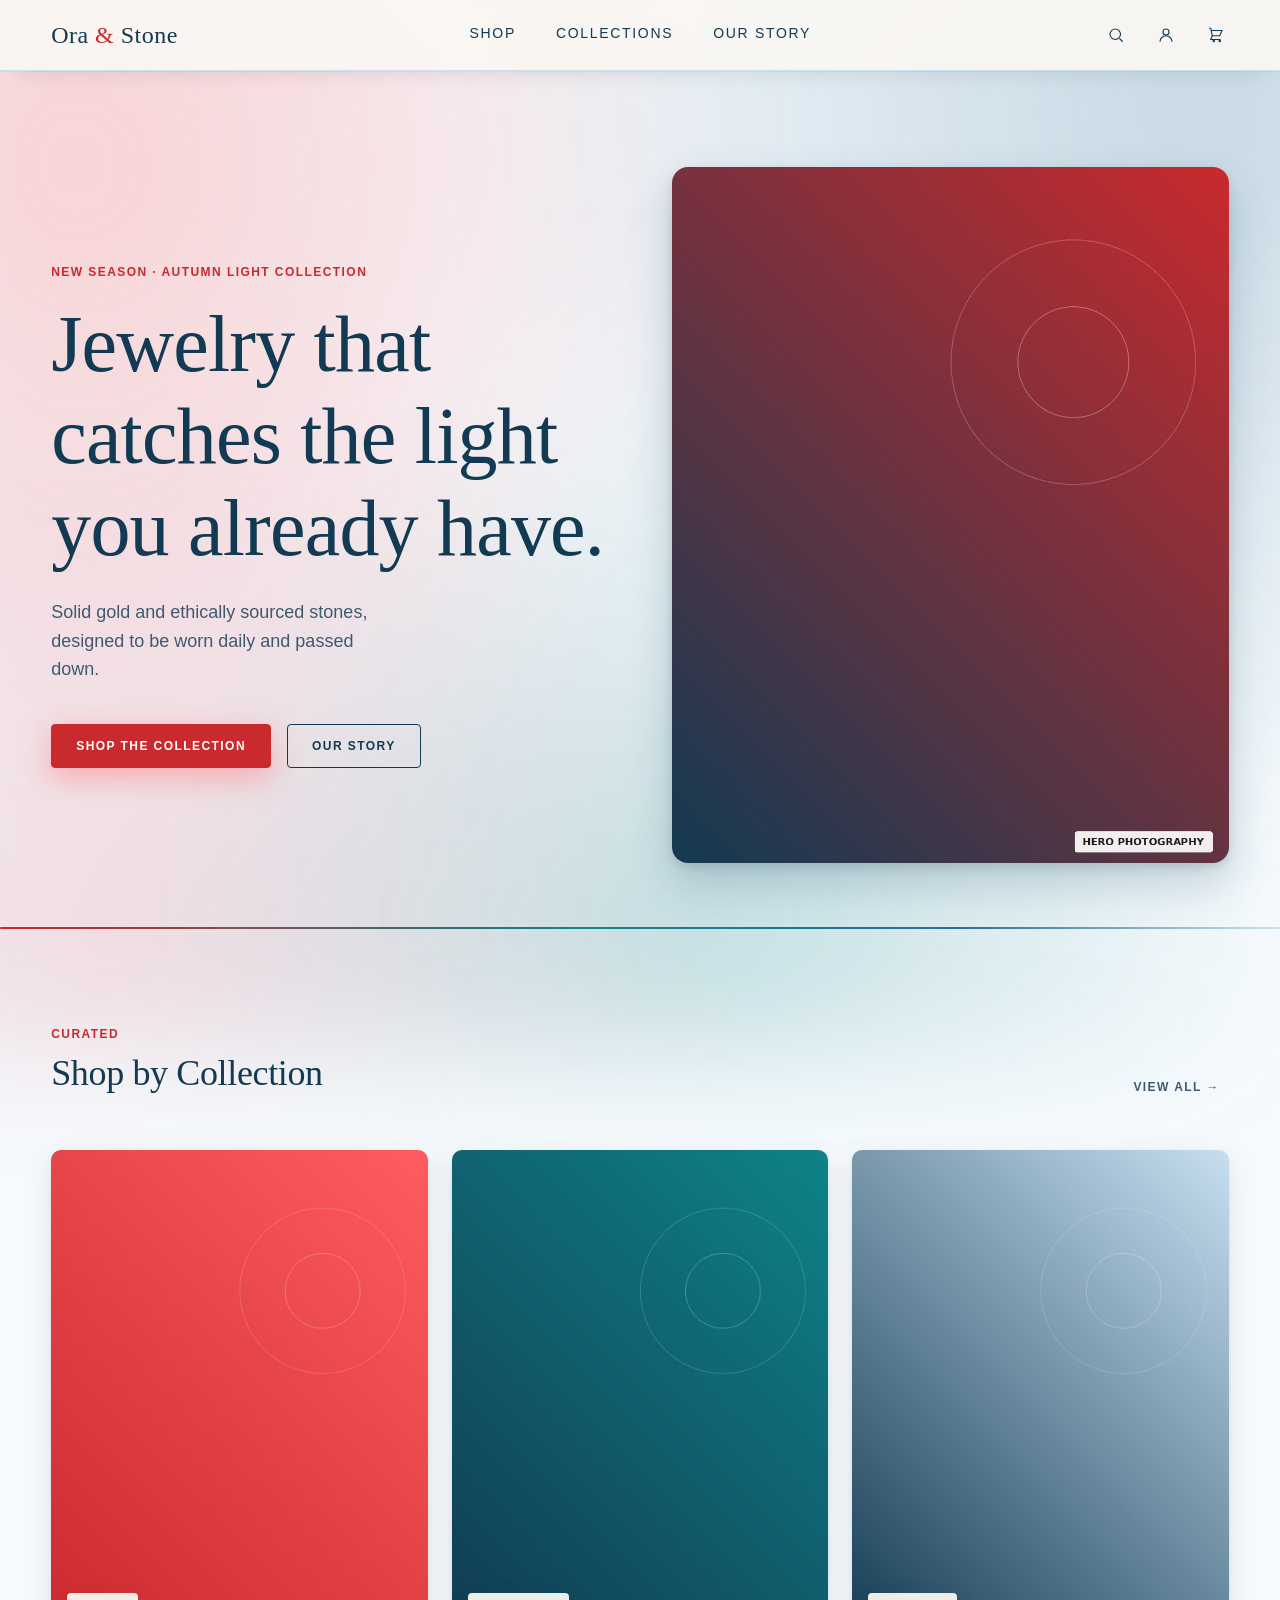
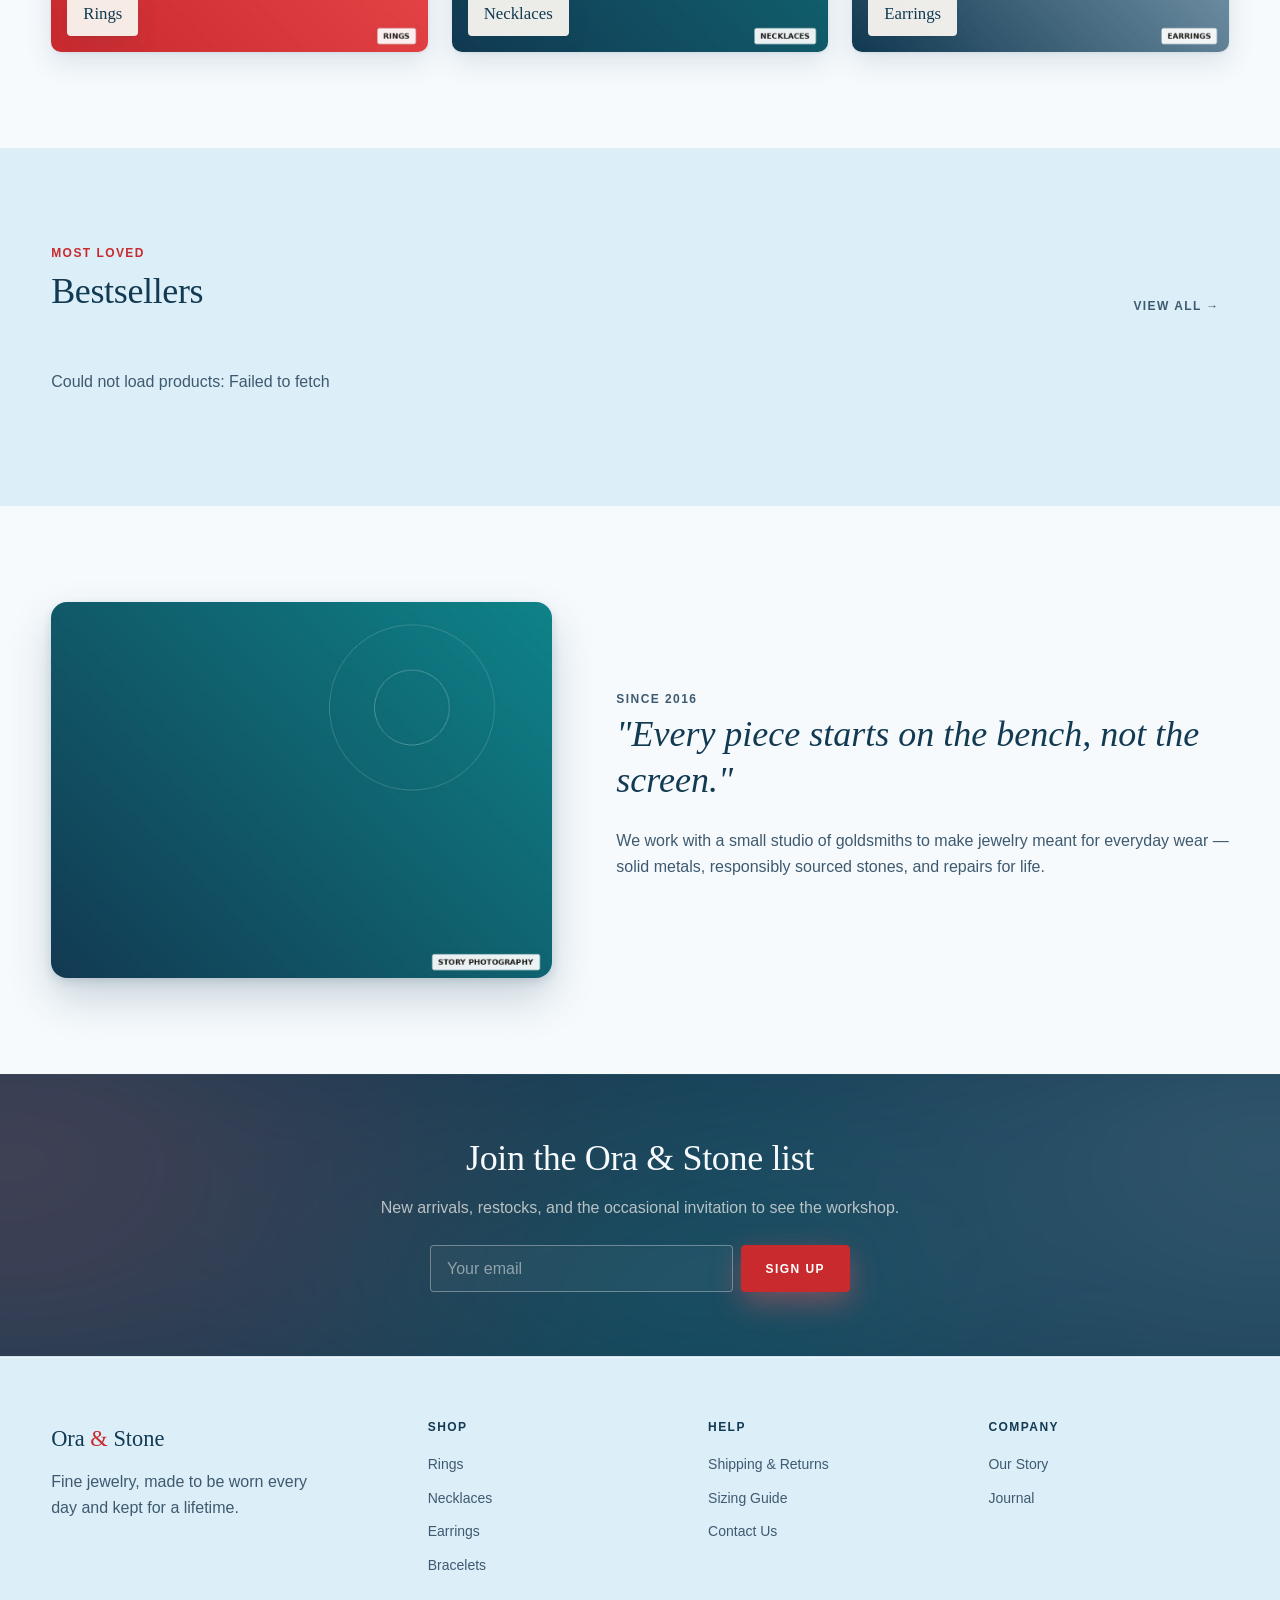
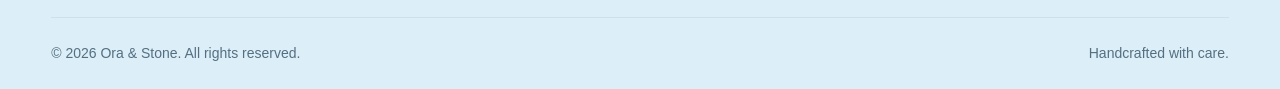
==== commit 3311e4b8: "Add real checkout, login/register, and account/order history (Phase 2) Completes the headless fronte" ====
--- a/headless/index.html
+++ b/headless/index.html
@@ -31,6 +31,9 @@
       <button class="navbar__icon-btn" aria-label="Search">
         <svg width="18" height="18" viewBox="0 0 24 24" fill="none" stroke="currentColor" stroke-width="1.5"><circle cx="11" cy="11" r="7"/><path d="M21 21l-4.35-4.35"/></svg>
       </button>
+      <a class="navbar__icon-btn" href="login.html" aria-label="Log in" data-account-link>
+        <svg width="18" height="18" viewBox="0 0 24 24" fill="none" stroke="currentColor" stroke-width="1.5"><circle cx="12" cy="8" r="4"/><path d="M4 21c0-4.4 3.6-8 8-8s8 3.6 8 8"/></svg>
+      </a>
       <a class="navbar__icon-btn" href="cart.html" aria-label="Cart">
         <svg width="18" height="18" viewBox="0 0 24 24" fill="none" stroke="currentColor" stroke-width="1.5"><path d="M3 3h2l.4 2M7 13h10l3-7H5.4M7 13L5.4 5M7 13l-2 5h13"/><circle cx="9" cy="20" r="1"/><circle cx="17" cy="20" r="1"/></svg>
         <span class="navbar__badge" data-cart-badge hidden>0</span>
@@ -173,6 +176,8 @@
 <script src="js/loupe.js"></script>
 <script src="js/mobile-nav.js"></script>
 <script src="js/cart-badge.js"></script>
+<script src="js/auth.js"></script>
+<script src="js/nav-auth.js"></script>
 <script src="js/home.js"></script>
 </body>
 </html>
--- a/headless/css/navbar.css
+++ b/headless/css/navbar.css
@@ -83,6 +83,11 @@
   display: flex; align-items: center; justify-content: center;
   box-shadow: 0 2px 6px rgba(168,130,60,0.5);
 }
+/* An author-stylesheet display:flex here otherwise beats the browser's
+   own [hidden]{display:none} UA rule (same specificity, but UA origin
+   always loses to author origin) — without this, setting the `hidden`
+   attribute on the badge silently stops hiding it. */
+.navbar__badge[hidden] { display: none; }
 
 .navbar__toggle {
   display: none;
